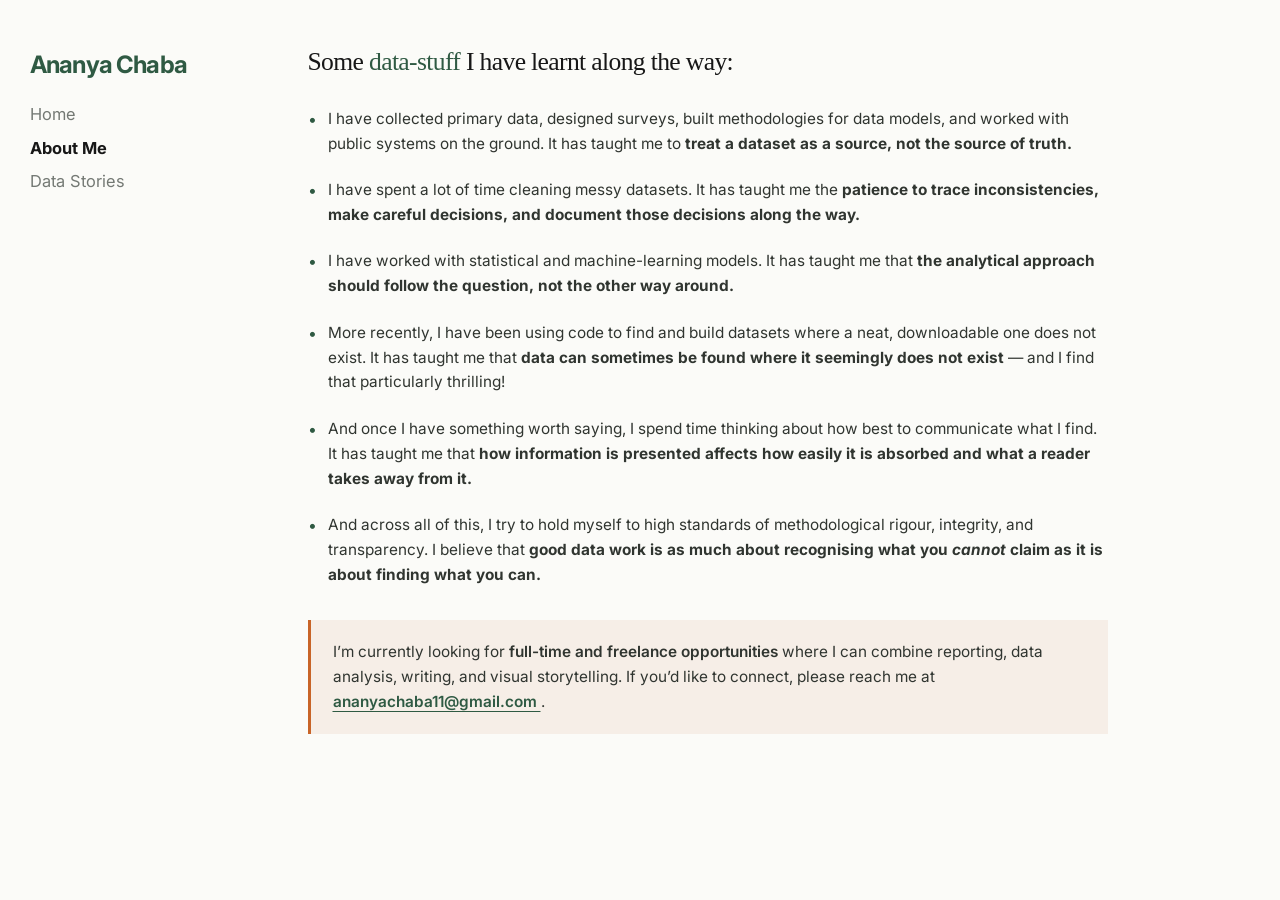
==== about/index.html @ 96fa9c16 "Initial commit" ====
<!doctype html>
<html lang="en">
  <head>
    <meta charset="UTF-8" />

    <meta name="viewport" content="width=device-width, initial-scale=1.0" />

    <meta
      name="description"
      content="About Ananya Chaba — data, reporting, writing and visual storytelling."
    />

    <title>Ananya Chaba — About Me</title>

    <link rel="stylesheet" href="about.css" />

    <link rel="preconnect" href="https://fonts.googleapis.com" />

    <link rel="preconnect" href="https://fonts.gstatic.com" crossorigin />

    <link
      href="https://fonts.googleapis.com/css2?family=Inter:wght@400;500;600;700&display=swap"
      rel="stylesheet"
    />
  </head>

  <body>
    <div class="site-shell">
      <!-- Sidebar -->
      <aside class="sidebar" aria-label="Primary navigation">
        <div class="sidebar-inner">
          <!-- Clicking the name returns to the homepage -->
          <a
            class="site-name"
            href="../"
            aria-label="Go to Ananya Chaba homepage"
          >
            Ananya Chaba
          </a>

          <nav class="site-nav">
            <a class="nav-link" href="../"> Home </a>

            <a class="nav-link active" href="./" aria-current="page">
              About Me
            </a>

            <a class="nav-link" href="../data-stories/"> Data Stories </a>
          </nav>
        </div>
      </aside>

      <!-- Main content -->
      <main class="main-content">
        <article class="about">
          <header class="hero">
            <h1>
              Some <strong>data-stuff</strong> I have learnt along the way:
            </h1>
          </header>

          <div class="about-copy">
            <p>
              I have collected primary data, designed surveys, built
              methodologies for data models, and worked with public systems on
              the ground. It has taught me to
              <strong
                >treat a dataset as a source, not the source of truth.</strong
              >
            </p>

            <p>
              I have spent a lot of time cleaning messy datasets. It has taught
              me the
              <strong>
                patience to trace inconsistencies, make careful decisions, and
                document those decisions along the way.
              </strong>
            </p>

            <p>
              I have worked with statistical and machine-learning models. It has
              taught me that
              <strong>
                the analytical approach should follow the question, not the
                other way around.
              </strong>
            </p>

            <p>
              More recently, I have been using code to find and build datasets
              where a neat, downloadable one does not exist. It has taught me
              that
              <strong>
                data can sometimes be found where it seemingly does not exist
              </strong>
              — and I find that particularly thrilling!
            </p>

            <p>
              And once I have something worth saying, I spend time thinking
              about how best to communicate what I find. It has taught me that
              <strong>
                how information is presented affects how easily it is absorbed
                and what a reader takes away from it.
              </strong>
            </p>

            <p>
              And across all of this, I try to hold myself to high standards of
              methodological rigour, integrity, and transparency. I believe that
              <strong>
                good data work is as much about recognising what you
                <em>cannot</em> claim as it is about finding what you can.
              </strong>
            </p>

            <p class="closing">
              I’m currently looking for
              <strong>full-time and freelance opportunities</strong>
              where I can combine reporting, data analysis, writing, and visual
              storytelling. If you’d like to connect, please reach me at
              <a href="mailto:ananyachaba11@gmail.com">
                ananyachaba11@gmail.com </a
              >.
            </p>
          </div>
        </article>
      </main>
    </div>
  </body>
</html>
---- about/about.css ----
/* ------------------------------
   Base
------------------------------ */

:root {
  --page-bg: #fbfbf8;

  --text: #171717;
  --body-text: #303530;
  --muted: #747974;

  --green: #2f5a43;
  --green-dark: #244936;

  --orange: #c86428;
  --orange-soft: #f6eee7;

  --rule: #dfe5df;

  --sidebar-width: 235px;
  --page-gutter: clamp(26px, 4vw, 60px);
  --content-max: 900px;
}

*,
*::before,
*::after {
  box-sizing: border-box;
}

html {
  scroll-behavior: smooth;
}

body {
  margin: 0;

  background: var(--page-bg);
  color: var(--text);

  font-family:
    Inter,
    -apple-system,
    BlinkMacSystemFont,
    "Segoe UI",
    Helvetica,
    Arial,
    sans-serif;

  font-size: 16.5px;
  line-height: 1.6;

  text-rendering: optimizeLegibility;
}

a {
  color: inherit;
}

a:focus-visible {
  outline: 2px solid var(--green);
  outline-offset: 4px;
}

/* ------------------------------
   Layout
------------------------------ */

.site-shell {
  min-height: 100vh;
}

/* ------------------------------
   Sidebar
------------------------------ */

.sidebar {
  position: fixed;

  top: 0;
  left: 0;

  width: var(--sidebar-width);
  height: 100vh;

  padding: 46px 30px;
}

.sidebar-inner {
  display: flex;
  flex-direction: column;

  gap: 16px;
}

/* ------------------------------
   Name
------------------------------ */

.site-name {
  display: inline-block;

  width: fit-content;

  color: var(--green);

  text-decoration: none;

  font-size: 1.5rem;
  font-weight: 700;

  letter-spacing: -0.035em;

  transition: color 150ms ease;
}

.site-name:hover {
  color: var(--orange);
}

/* ------------------------------
   Navigation
------------------------------ */

.site-nav {
  display: flex;
  flex-direction: column;

  align-items: flex-start;

  gap: 5px;
}

.nav-link {
  padding: 1px 0;

  color: var(--muted);

  text-decoration: none;

  font-size: 1.03rem;

  transition: color 150ms ease;
}

.nav-link:hover {
  color: var(--green);
}

.nav-link.active,
.nav-link[aria-current="page"] {
  color: var(--text);

  font-weight: 700;
}

/* ------------------------------
   Main content
------------------------------ */

.main-content {
  margin-left: var(--sidebar-width);

  padding: 48px var(--page-gutter) 70px;
}

.about {
  width: min(100%, var(--content-max));

  margin: 0 auto;
}

/* ------------------------------
   Heading
------------------------------ */

.hero {
  margin-bottom: 30px;
}

.hero h1 {
  max-width: 700px;

  margin: 0;

  font-family: Georgia, "Times New Roman", serif;

  font-size: clamp(1rem, 2.2vw, 1.6rem);

  font-weight: 100;

  line-height: 1.12;

  letter-spacing: -0.025em;
}

.hero strong {
  color: var(--green);

  font-weight: 200;
}

/* ------------------------------
   About copy
------------------------------ */

.about-copy {
  max-width: 800px;
}

/*
   Each paragraph functions as a simple
   bullet point rather than a separate
   designed component.
*/

.about-copy p:not(.closing) {
  position: relative;

  max-width: 800px;

  margin: 0 0 1.35rem;

  padding-left: 20px;

  color: var(--body-text);

  font-size: 0.96rem;

  line-height: 1.62;
}

.about-copy p:not(.closing)::before {
  content: "•";

  position: absolute;

  left: 0;
  top: 0;

  color: var(--green);

  font-size: 1rem;
}

/* ------------------------------
   Lessons
------------------------------ */

/*
   Keep the second sentence visually
   consistent with the first.

   No arrows, no green highlight,
   no extra emphasis.
*/

.lesson {
  display: block;

  margin-top: 2px;

  color: inherit;

  font-weight: 400;
}

/* ------------------------------
   Closing box
------------------------------ */

.closing {
  max-width: 800px;

  margin: 32px 0 0;

  padding: 20px 22px;

  background: var(--orange-soft);

  border-left: 3px solid var(--orange);

  color: var(--body-text);

  font-size: 0.96rem;

  line-height: 1.62;
}

.closing strong {
  font-weight: 600;
}

.closing a {
  color: var(--green);

  font-weight: 600;

  text-decoration-thickness: 1px;
  text-underline-offset: 4px;

  transition: color 150ms ease;
}

.closing a:hover {
  color: var(--orange);
}

/* ------------------------------
   Tablet
------------------------------ */

@media (max-width: 900px) {
  :root {
    --page-gutter: clamp(22px, 6vw, 42px);
  }

  .sidebar {
    position: static;

    width: 100%;
    height: auto;

    padding: 24px var(--page-gutter) 0;
  }

  .sidebar-inner {
    gap: 10px;
  }

  .site-name {
    font-size: 1.35rem;
  }

  .site-nav {
    flex-direction: row;
    flex-wrap: wrap;
    align-items: center;

    gap: 10px 24px;

    padding-bottom: 13px;

    border-bottom: 1px solid var(--rule);
  }

  .nav-link {
    font-size: 0.95rem;
  }

  .nav-link.active,
  .nav-link[aria-current="page"] {
    color: var(--green);
  }

  .main-content {
    margin-left: 0;

    padding: 32px var(--page-gutter) 56px;
  }

  .about {
    width: 100%;
    max-width: 760px;

    margin: 0;
  }

  .hero {
    margin-bottom: 26px;
  }

  .hero h1 {
    max-width: 650px;

    font-size: clamp(1.55rem, 4vw, 1.9rem);

    line-height: 1.15;
  }

  .about-copy {
    max-width: 740px;
  }

  .about-copy p:not(.closing) {
    max-width: 740px;
  }

  .closing {
    max-width: 740px;
  }
}

/* ------------------------------
   Mobile
------------------------------ */

@media (max-width: 600px) {
  :root {
    --page-gutter: 20px;
  }

  body {
    font-size: 16px;
  }

  .sidebar {
    padding-top: 18px;
  }

  .sidebar-inner {
    gap: 8px;
  }

  .site-name {
    font-size: 1.25rem;
  }

  .site-nav {
    gap: 8px 18px;

    padding-bottom: 11px;
  }

  .nav-link {
    font-size: 0.9rem;
  }

  .main-content {
    padding: 26px var(--page-gutter) 44px;
  }

  .hero {
    margin-bottom: 22px;
  }

  .hero h1 {
    max-width: 100%;

    font-size: clamp(1.45rem, 6vw, 1.7rem);

    line-height: 1.15;

    letter-spacing: -0.02em;
  }

  .about-copy p:not(.closing) {
    margin-bottom: 1.2rem;

    padding-left: 16px;

    font-size: 0.94rem;

    line-height: 1.58;
  }

  .about-copy p:not(.closing)::before {
    font-size: 0.9rem;
  }

  .closing {
    margin-top: 26px;

    padding: 17px;

    font-size: 0.94rem;

    line-height: 1.58;
  }
}

/* ------------------------------
   Very small screens
------------------------------ */

@media (max-width: 420px) {
  .site-nav {
    gap: 7px 15px;
  }

  .nav-link {
    font-size: 0.88rem;
  }

  .hero h1 {
    font-size: 1.45rem;
  }
}
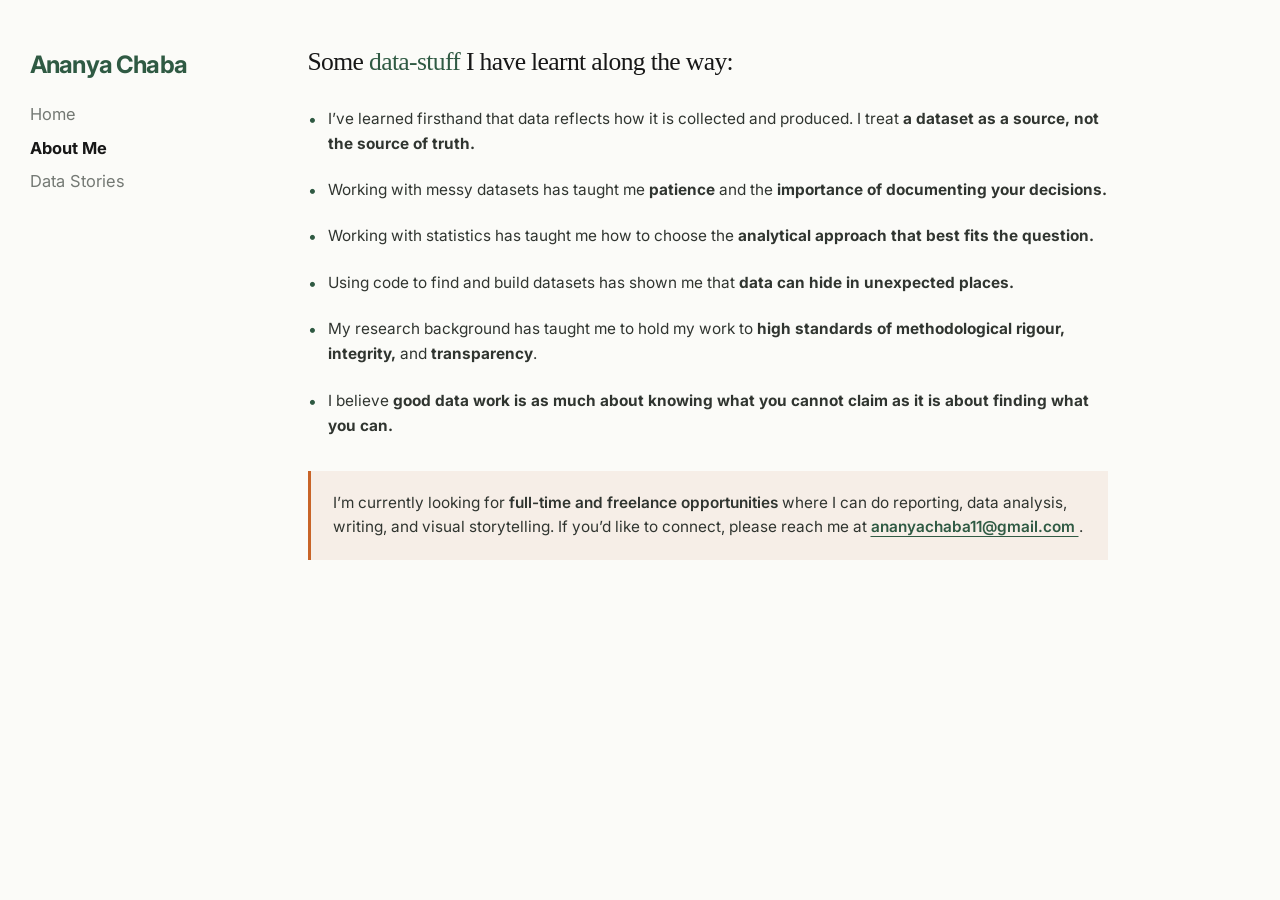
==== commit 164c19aa: "edited about me + data projects text" ====
--- a/about/index.html
+++ b/about/index.html
@@ -61,64 +61,46 @@
 
           <div class="about-copy">
             <p>
-              I have collected primary data, designed surveys, built
-              methodologies for data models, and worked with public systems on
-              the ground. It has taught me to
-              <strong
-                >treat a dataset as a source, not the source of truth.</strong
-              >
+              I’ve learned firsthand that data reflects how it is collected and
+              produced. I treat
+              <strong>a dataset as a source, not the source of truth.</strong>
             </p>
 
             <p>
-              I have spent a lot of time cleaning messy datasets. It has taught
-              me the
-              <strong>
-                patience to trace inconsistencies, make careful decisions, and
-                document those decisions along the way.
-              </strong>
+              Working with messy datasets has taught me
+              <strong>patience</strong> and the
+              <strong>importance of documenting your decisions.</strong>
             </p>
 
             <p>
-              I have worked with statistical and machine-learning models. It has
-              taught me that
-              <strong>
-                the analytical approach should follow the question, not the
-                other way around.
-              </strong>
+              Working with statistics has taught me how to choose the
+              <strong>analytical approach that best fits the question.</strong>
             </p>
 
             <p>
-              More recently, I have been using code to find and build datasets
-              where a neat, downloadable one does not exist. It has taught me
-              that
-              <strong>
-                data can sometimes be found where it seemingly does not exist
-              </strong>
-              — and I find that particularly thrilling!
+              Using code to find and build datasets has shown me that
+              <strong>data can hide in unexpected places.</strong>
             </p>
 
             <p>
-              And once I have something worth saying, I spend time thinking
-              about how best to communicate what I find. It has taught me that
+              My research background has taught me to hold my work to
               <strong>
-                how information is presented affects how easily it is absorbed
-                and what a reader takes away from it.
+                high standards of methodological rigour, integrity,
               </strong>
+              and <strong>transparency</strong>.
             </p>
 
             <p>
-              And across all of this, I try to hold myself to high standards of
-              methodological rigour, integrity, and transparency. I believe that
+              I believe
               <strong>
-                good data work is as much about recognising what you
-                <em>cannot</em> claim as it is about finding what you can.
+                good data work is as much about knowing what you cannot claim as
+                it is about finding what you can.
               </strong>
             </p>
-
             <p class="closing">
               I’m currently looking for
               <strong>full-time and freelance opportunities</strong>
-              where I can combine reporting, data analysis, writing, and visual
+              where I can do reporting, data analysis, writing, and visual
               storytelling. If you’d like to connect, please reach me at
               <a href="mailto:ananyachaba11@gmail.com">
                 ananyachaba11@gmail.com </a
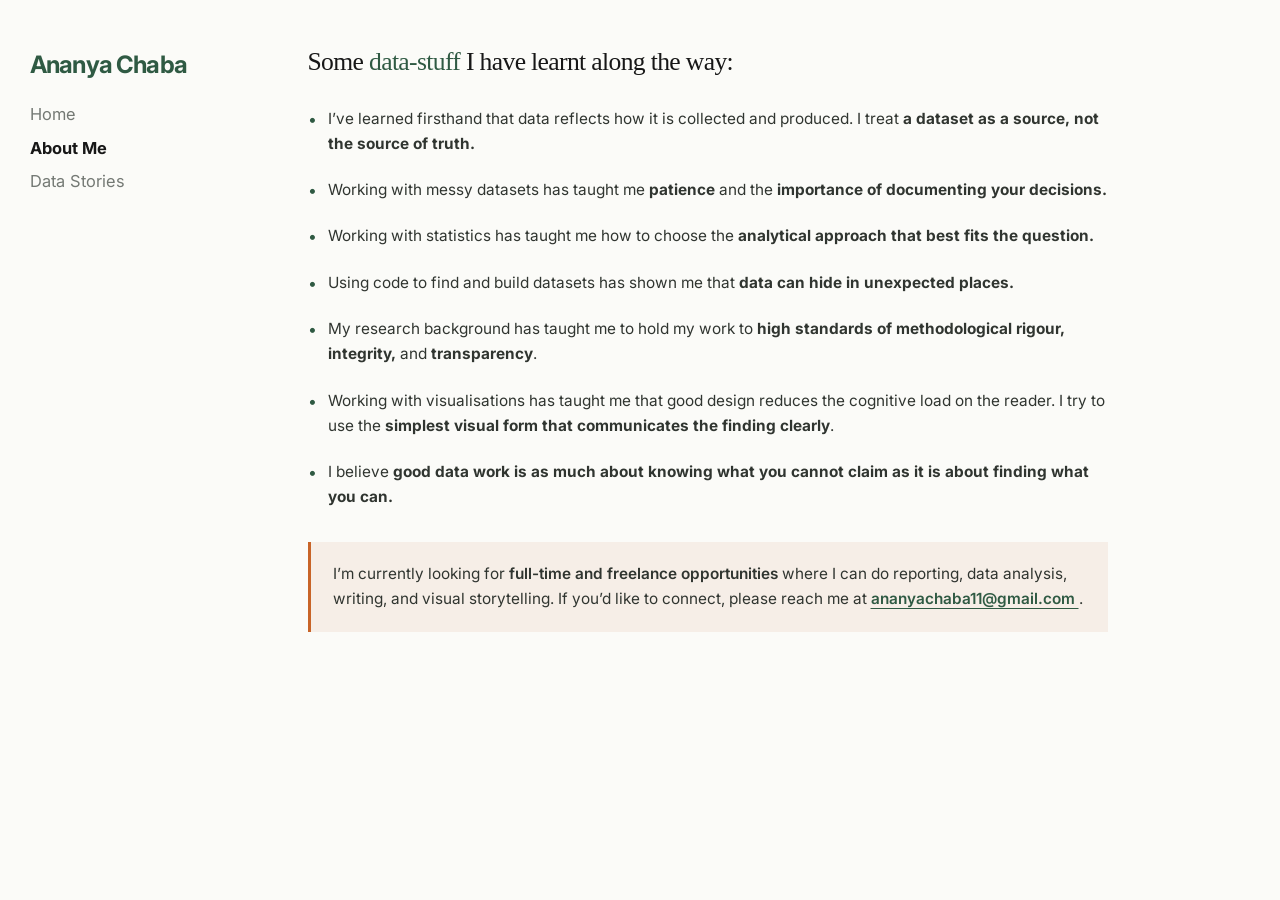
==== commit 1f0439a5: "added point to abt me page" ====
--- a/about/index.html
+++ b/about/index.html
@@ -91,6 +91,15 @@
             </p>
 
             <p>
+              Working with visualisations has taught me that good design reduces
+              the cognitive load on the reader. I try to use the
+              <strong
+                >simplest visual form that communicates the finding
+                clearly</strong
+              >.
+            </p>
+
+            <p>
               I believe
               <strong>
                 good data work is as much about knowing what you cannot claim as
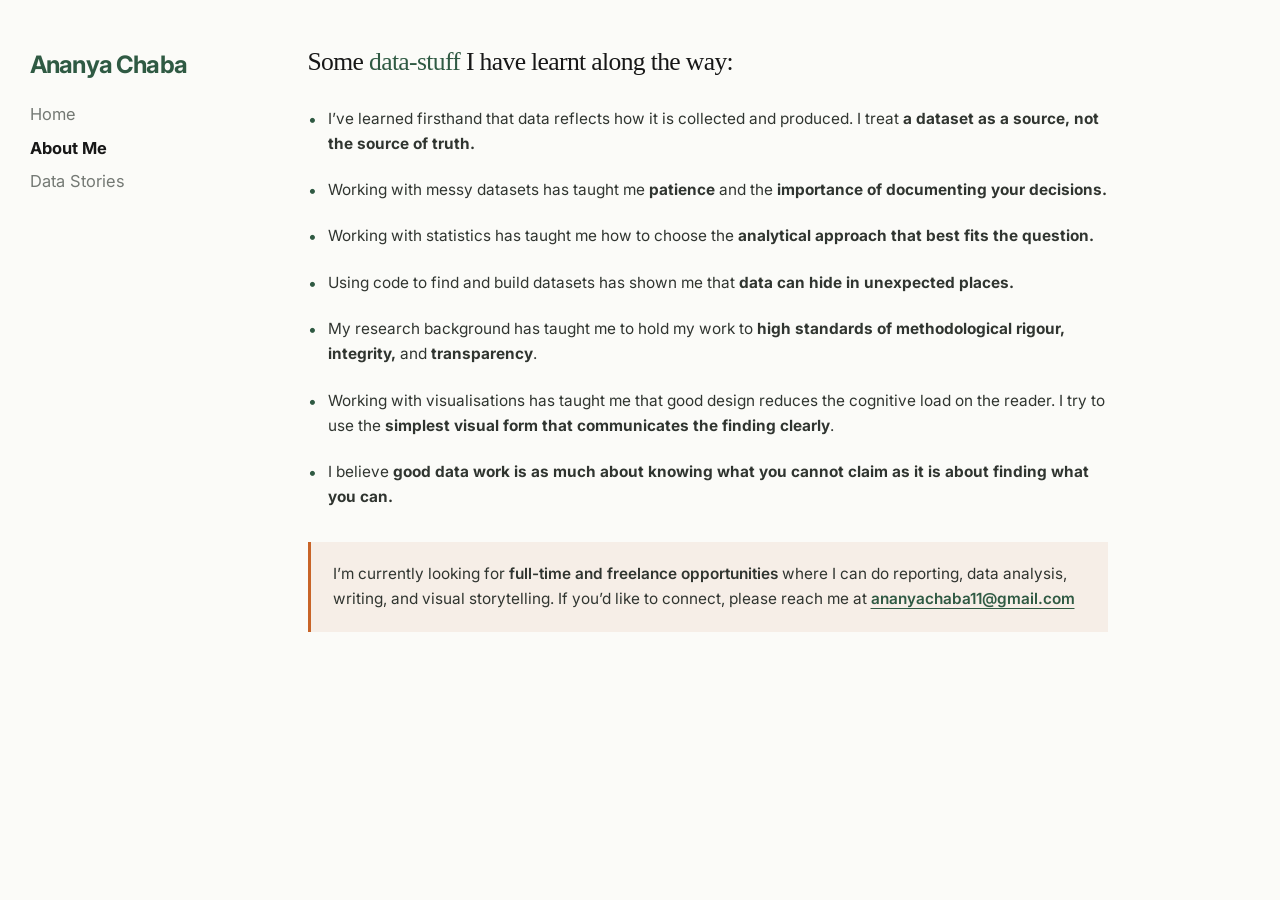
==== commit 6db505e8: "removed full stop atend" ====
--- a/about/index.html
+++ b/about/index.html
@@ -112,8 +112,8 @@
               where I can do reporting, data analysis, writing, and visual
               storytelling. If you’d like to connect, please reach me at
               <a href="mailto:ananyachaba11@gmail.com">
-                ananyachaba11@gmail.com </a
-              >.
+                ananyachaba11@gmail.com
+              </a>
             </p>
           </div>
         </article>
